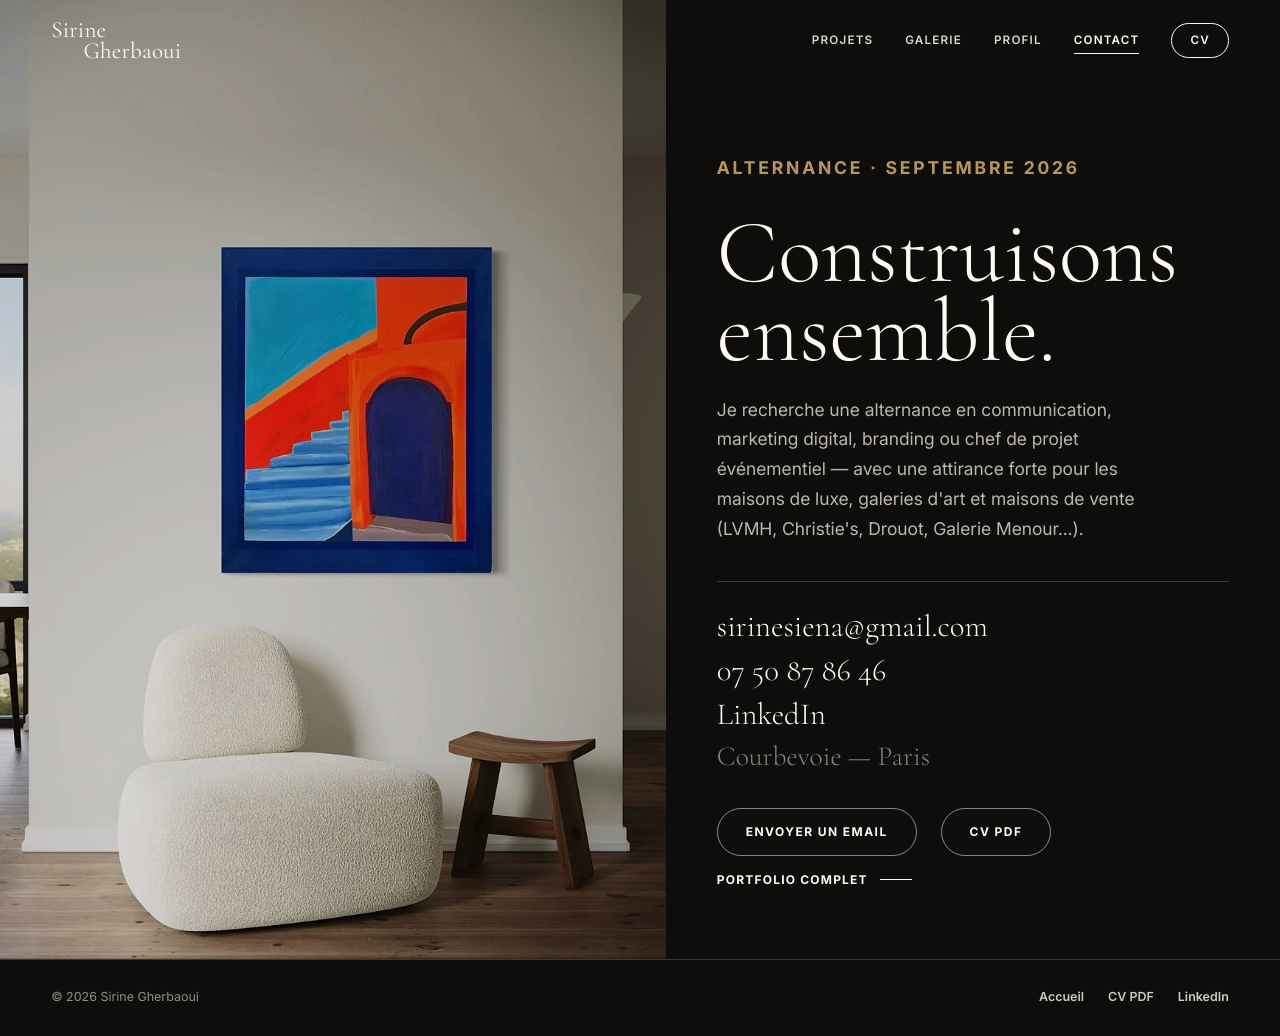
==== contact.html @ 1b8c3755 "War Room v3 — Ajustements textes alternance, layout profil et titres galerie exacts" ====
<!doctype html>
<html lang="fr">
  <head>
    <meta charset="utf-8" />
    <meta name="viewport" content="width=device-width, initial-scale=1" />
    <title>Contact — Sirine Gherbaoui</title>
    <meta
      name="description"
      content="Contacter Sirine Gherbaoui pour une alternance en marketing digital, branding ou communication culturelle — disponible dès septembre 2026. Maisons de luxe, galeries d'art, maisons de vente."
    />
    <meta name="theme-color" content="#0e0d0b" />
    <link rel="preconnect" href="https://fonts.googleapis.com" />
    <link rel="preconnect" href="https://fonts.gstatic.com" crossorigin />
    <link
      href="https://fonts.googleapis.com/css2?family=Cormorant+Garamond:ital,wght@0,300;0,400;0,500;1,300;1,400&family=Inter:wght@300;400;500;600;700;800&display=swap"
      rel="stylesheet"
    />
    <link rel="icon" href="data:image/svg+xml,<svg xmlns='http://www.w3.org/2000/svg' viewBox='0 0 32 32'><rect width='32' height='32' fill='%230e0d0b'/><text x='50%25' y='56%25' dominant-baseline='middle' text-anchor='middle' font-family='Georgia,serif' font-size='14' fill='%23f5f0e7' letter-spacing='0'>SG</text></svg>" />
    <link rel="preload" as="image" href="assets/images/painting-door-room.webp" />
    <link rel="stylesheet" href="styles.css" />
  </head>
  <body data-page="contact">
    <!-- ══ HEADER ══════════════════════════════════════════════ -->
    <header class="site-header dark-header" data-header>
      <a class="brand-mark" href="index.html" aria-label="Accueil Sirine Gherbaoui">
        <span>Sirine</span>
        <span>Gherbaoui</span>
      </a>
      <button class="nav-toggle" type="button" aria-expanded="false" aria-controls="site-nav" aria-label="Menu">
        <span></span>
        <span></span>
      </button>
      <nav class="site-nav" id="site-nav" aria-label="Navigation principale">
        <a href="projets.html">Projets</a>
        <a href="galerie.html">Galerie</a>
        <a href="profil.html">Profil</a>
        <a href="contact.html" aria-current="page">Contact</a>
        <a href="assets/documents/CV-SIRINE-GHERBAOUI-26.pdf" class="nav-cv" target="_blank" rel="noopener">CV</a>
      </nav>
    </header>

    <main>
      <section class="contact-page">
        <!-- Image gauche -->
        <div class="contact-visual">
          <img
            src="assets/images/painting-door-room.webp"
            alt="The Door par Sirine Siena — peinture exposée en intérieur"
          />
        </div>

        <!-- Panneau droit -->
        <div class="contact-panel">
          <p class="eyebrow">Alternance · Septembre 2026</p>
          <h1>Construisons ensemble.</h1>
          <p>
            Je recherche une alternance en communication, marketing digital, branding
            ou chef de projet événementiel — avec une attirance forte pour les maisons
            de luxe, galeries d'art et maisons de vente (LVMH, Christie's, Drouot,
            Galerie Menour…).
          </p>

          <!-- Contacts -->
          <div class="contact-list">
            <a href="mailto:sirinesiena@gmail.com" aria-label="Envoyer un email à Sirine">
              sirinesiena@gmail.com
            </a>
            <a href="tel:+33750878646" aria-label="Appeler Sirine">
              07 50 87 86 46
            </a>
            <a
              href="https://www.linkedin.com/in/sirine-gherbaoui-715437168"
              target="_blank"
              rel="noopener"
              aria-label="Profil LinkedIn de Sirine Gherbaoui"
            >
              LinkedIn
            </a>
            <span>Courbevoie — Paris</span>
          </div>

          <!-- Actions -->
          <div class="contact-actions">
            <a
              class="btn btn-outline-light"
              href="mailto:sirinesiena@gmail.com"
              id="btn-email"
            >Envoyer un email</a>
            <a
              class="btn btn-outline-light"
              href="assets/documents/CV-SIRINE-GHERBAOUI-26.pdf"
              target="_blank"
              rel="noopener"
              id="btn-cv"
            >CV PDF</a>
            <a
              class="text-link light"
              href="https://drive.google.com/file/d/14OA_WPc_7rlD-Xvg9fXyvrwlT3iEa15U/view?usp=drive_link"
              target="_blank"
              rel="noopener"
              id="btn-portfolio"
            >Portfolio complet</a>
          </div>
        </div>
      </section>
    </main>

    <!-- ══ FOOTER ═══════════════════════════════════════════ -->
    <footer class="site-footer dark-footer">
      <p>© 2026 Sirine Gherbaoui</p>
      <nav class="footer-links" aria-label="Liens footer">
        <a href="index.html">Accueil</a>
        <a href="assets/documents/CV-SIRINE-GHERBAOUI-26.pdf" target="_blank" rel="noopener">CV PDF</a>
        <a href="https://www.linkedin.com/in/sirine-gherbaoui-715437168" target="_blank" rel="noopener">LinkedIn</a>
      </nav>
    </footer>

    <script src="scripts.js"></script>
  </body>
</html>
---- styles.css ----
/* ============================================================
   SIRINE GHERBAOUI — Portfolio · Alternance sept. 2026
   War Room Design System — Luxe Editorial
   ============================================================ */

@import url('https://fonts.googleapis.com/css2?family=Cormorant+Garamond:ital,wght@0,300;0,400;0,500;1,300;1,400&family=Inter:wght@300;400;500;600;700;800&display=swap');

:root {
  /* Palette */
  --ink:       #0e0d0b;
  --ink-soft:  #3a3730;
  --ink-muted: #6b6760;
  --paper:     #f5f0e7;
  --paper-2:   #fdfaf3;
  --paper-3:   #ede6d8;
  --line:      rgba(14, 13, 11, 0.12);
  --line-light:rgba(253, 250, 243, 0.18);
  --gold:      #b8975a;
  --coral:     #c9614a;
  --rose-pale: #ecddd6;

  /* Typography */
  --display: 'Cormorant Garamond', 'Didot', Georgia, serif;
  --sans:    'Inter', 'Segoe UI', Arial, sans-serif;

  /* Spacing */
  --space: clamp(22px, 4vw, 72px);
  --section-pad: clamp(80px, 11vw, 160px);

  /* Effects */
  --shadow-soft: 0 12px 48px rgba(14,13,11,0.12);
  --shadow-deep: 0 28px 80px rgba(14,13,11,0.22);
}

/* ── Reset ── */
*, *::before, *::after { box-sizing: border-box; }
html { scroll-behavior: smooth; }
body {
  margin: 0;
  background: var(--paper);
  color: var(--ink);
  font-family: var(--sans);
  font-size: 1rem;
  line-height: 1.6;
  text-rendering: geometricPrecision;
  -webkit-font-smoothing: antialiased;
}
body.menu-open { overflow: hidden; }
img { display: block; max-width: 100%; height: auto; }
a { color: inherit; text-decoration: none; }
p, h1, h2, h3, h4 { margin: 0; }
button { font: inherit; cursor: pointer; }
ul { list-style: none; margin: 0; padding: 0; }

::selection { background: var(--gold); color: var(--paper-2); }

/* ============================================================
   HEADER
   ============================================================ */
.site-header {
  position: fixed;
  inset: 0 0 auto;
  z-index: 100;
  display: flex;
  align-items: center;
  justify-content: space-between;
  padding: 20px var(--space);
  transition: background 300ms ease, color 300ms ease, border-color 300ms ease;
}

/* Transparent sur fond sombre (hero) */
.site-header[data-dark] {
  color: var(--paper-2);
  border-bottom: 1px solid transparent;
}

/* Scrolled : fond papier */
.site-header.scrolled {
  background: rgba(245, 240, 231, 0.96);
  color: var(--ink);
  border-bottom: 1px solid var(--line);
  backdrop-filter: blur(20px);
  -webkit-backdrop-filter: blur(20px);
}

/* Pages claires : header toujours visible */
.site-header.light-header {
  color: var(--ink);
  border-bottom: 1px solid var(--line);
  background: rgba(245, 240, 231, 0.96);
  backdrop-filter: blur(20px);
}

/* Pages contact (fond sombre fixe) */
.site-header.dark-header {
  color: var(--paper-2);
}
.site-header.dark-header.scrolled {
  background: rgba(14,13,11,0.92);
  border-bottom: 1px solid var(--line-light);
}

/* Brand */
.brand-mark {
  display: grid;
  font-family: var(--display);
  font-size: clamp(1.1rem, 1.8vw, 1.5rem);
  font-weight: 400;
  line-height: 0.9;
  letter-spacing: 0.01em;
}
.brand-mark span:last-child { padding-left: 1.4em; }

/* Nav desktop */
.site-nav {
  display: flex;
  align-items: center;
  gap: clamp(16px, 2.5vw, 40px);
  font-size: 0.73rem;
  font-weight: 600;
  letter-spacing: 0.1em;
  text-transform: uppercase;
}
.site-nav a {
  position: relative;
  padding: 6px 0;
  opacity: 0.85;
  transition: opacity 200ms;
}
.site-nav a::after {
  content: '';
  position: absolute;
  left: 0; bottom: 2px;
  width: 100%; height: 1px;
  background: currentColor;
  transform: scaleX(0);
  transform-origin: right;
  transition: transform 260ms ease;
}
.site-nav a:hover { opacity: 1; }
.site-nav a:hover::after,
.site-nav a[aria-current='page']::after {
  transform: scaleX(1);
  transform-origin: left;
}
.site-nav a[aria-current='page'] { opacity: 1; }

/* CV bouton dans la nav */
.nav-cv {
  padding: 7px 18px !important;
  border: 1px solid currentColor;
  border-radius: 999px;
  opacity: 1 !important;
  transition: background 220ms, color 220ms !important;
}
.nav-cv::after { display: none !important; }
.nav-cv:hover {
  background: var(--ink);
  color: var(--paper-2);
}
.site-header.dark-header .nav-cv:hover,
.site-header[data-dark] .nav-cv:hover {
  background: var(--paper-2);
  color: var(--ink);
}

/* Burger mobile */
.nav-toggle {
  display: none;
  width: 44px; height: 44px;
  border: 1px solid currentColor;
  border-radius: 999px;
  background: transparent;
  color: inherit;
  place-items: center;
}
.nav-toggle span {
  display: block;
  width: 18px; height: 1px;
  margin: 3px auto;
  background: currentColor;
  transition: transform 240ms ease;
}
.menu-open .nav-toggle span:first-child { transform: translateY(4px) rotate(45deg); }
.menu-open .nav-toggle span:last-child  { transform: translateY(-4px) rotate(-45deg); }

/* ============================================================
   HERO — PAGE D'ACCUEIL
   ============================================================ */
.hero {
  position: relative;
  min-height: 100svh;
  display: flex;
  flex-direction: column;
  justify-content: flex-end;
  padding: 120px var(--space) 80px;
  background: var(--ink);
  color: var(--paper-2);
  overflow: hidden;
}

.hero-bg {
  position: absolute;
  inset: 0;
  z-index: 0;
}
.hero-bg img {
  width: 100%; height: 100%;
  object-fit: cover;
  object-position: center 30%;
  transform: scale(1.04);
  transition: transform 8s ease;
}
.hero.loaded .hero-bg img { transform: scale(1); }

.hero-overlay {
  position: absolute;
  inset: 0;
  z-index: 1;
  background:
    linear-gradient(180deg,
      rgba(14,13,11,0.28) 0%,
      rgba(14,13,11,0.18) 40%,
      rgba(14,13,11,0.72) 100%
    );
}

.hero-content {
  position: relative;
  z-index: 2;
  max-width: 1100px;
}

.eyebrow {
  font-size: 0.72rem;
  font-weight: 700;
  letter-spacing: 0.16em;
  text-transform: uppercase;
  color: var(--gold);
  margin-bottom: 16px;
}

.hero h1 {
  font-family: var(--display);
  font-size: clamp(5rem, 13vw, 13rem);
  font-weight: 300;
  line-height: 0.85;
  letter-spacing: -0.01em;
}

.hero-tagline {
  margin-top: 28px;
  max-width: 640px;
  font-family: var(--display);
  font-size: clamp(1.3rem, 2.4vw, 2.2rem);
  font-weight: 300;
  font-style: italic;
  line-height: 1.18;
  color: rgba(253,250,243,0.88);
}

.hero-actions {
  display: flex;
  flex-wrap: wrap;
  align-items: center;
  gap: 18px 32px;
  margin-top: 40px;
}

/* Tags flottants en bas à droite */
.hero-tags {
  position: absolute;
  right: var(--space);
  bottom: 36px;
  z-index: 2;
  display: flex;
  flex-direction: column;
  align-items: flex-end;
  gap: 6px;
}
.hero-tags span {
  font-size: 0.68rem;
  font-weight: 700;
  letter-spacing: 0.14em;
  text-transform: uppercase;
  color: rgba(253,250,243,0.6);
}

/* Ligne de scroll */
.scroll-hint {
  position: absolute;
  left: var(--space);
  bottom: 36px;
  z-index: 2;
  display: flex;
  align-items: center;
  gap: 12px;
  font-size: 0.68rem;
  font-weight: 600;
  letter-spacing: 0.12em;
  text-transform: uppercase;
  color: rgba(253,250,243,0.5);
}
.scroll-hint::before {
  content: '';
  width: 40px; height: 1px;
  background: rgba(253,250,243,0.4);
}

/* ============================================================
   BOUTONS & LIENS
   ============================================================ */
.btn {
  display: inline-flex;
  align-items: center;
  justify-content: center;
  min-height: 48px;
  padding: 0 28px;
  border: 1px solid currentColor;
  border-radius: 999px;
  font-family: var(--sans);
  font-size: 0.75rem;
  font-weight: 700;
  letter-spacing: 0.12em;
  text-transform: uppercase;
  transition: background 240ms ease, color 240ms ease, transform 240ms ease;
}
.btn:hover { transform: translateY(-2px); }

.btn-light {
  background: var(--paper-2);
  color: var(--ink);
  border-color: var(--paper-2);
}
.btn-light:hover { background: transparent; color: var(--paper-2); }

.btn-ink {
  background: var(--ink);
  color: var(--paper-2);
  border-color: var(--ink);
}
.btn-ink:hover { background: transparent; color: var(--ink); }

.btn-outline-light {
  background: transparent;
  color: var(--paper-2);
  border-color: rgba(253,250,243,0.5);
}
.btn-outline-light:hover { background: var(--paper-2); color: var(--ink); border-color: var(--paper-2); }

.btn-outline-ink {
  background: transparent;
  color: var(--ink);
  border-color: var(--ink);
}
.btn-outline-ink:hover { background: var(--ink); color: var(--paper-2); }

/* Text-link avec flèche */
.text-link {
  position: relative;
  display: inline-flex;
  align-items: center;
  gap: 12px;
  font-size: 0.75rem;
  font-weight: 700;
  letter-spacing: 0.1em;
  text-transform: uppercase;
  transition: gap 220ms ease;
}
.text-link::after {
  content: '';
  width: 32px; height: 1px;
  background: currentColor;
  transition: width 240ms ease;
  flex-shrink: 0;
}
.text-link:hover { gap: 16px; }
.text-link:hover::after { width: 50px; }
.text-link.light { color: var(--paper-2); }
.text-link.gold  { color: var(--gold); }

/* ============================================================
   INTRO BAND (3 colonnes)
   ============================================================ */
.intro-band {
  padding: var(--section-pad) var(--space);
  background: var(--paper-2);
}

.section-header {
  display: grid;
  grid-template-columns: minmax(120px, 0.3fr) 1fr;
  gap: clamp(24px, 5vw, 80px);
  align-items: start;
  margin-bottom: clamp(48px, 7vw, 100px);
}

.section-kicker {
  font-size: 0.7rem;
  font-weight: 700;
  letter-spacing: 0.16em;
  text-transform: uppercase;
  color: var(--coral);
  padding-top: 0.5em;
}

.section-title {
  font-family: var(--display);
  font-size: clamp(2rem, 5.5vw, 6rem);
  font-weight: 300;
  line-height: 0.92;
  letter-spacing: -0.01em;
}

.proof-grid {
  display: grid;
  grid-template-columns: repeat(3, 1fr);
  border-top: 1px solid var(--line);
}

.proof-item {
  padding: clamp(28px, 4vw, 52px) clamp(22px, 3.5vw, 44px);
  border-right: 1px solid var(--line);
  transition: background 300ms ease;
}
.proof-item:last-child { border-right: none; }
.proof-item:hover { background: var(--paper); }

.proof-num {
  font-size: 0.68rem;
  font-weight: 800;
  letter-spacing: 0.14em;
  text-transform: uppercase;
  color: var(--coral);
}
.proof-item h3 {
  margin-top: 20px;
  font-family: var(--display);
  font-size: clamp(1.5rem, 2.5vw, 2.6rem);
  font-weight: 400;
  line-height: 0.98;
}
.proof-item p {
  margin-top: 14px;
  font-size: clamp(0.9rem, 1.3vw, 1.05rem);
  color: var(--ink-soft);
  line-height: 1.6;
}

/* ============================================================
   FEATURED PROJECTS
   ============================================================ */
.signature-section {
  padding: var(--section-pad) var(--space);
}

.featured-grid {
  display: grid;
  grid-template-columns: 1.3fr 0.7fr;
  gap: 16px;
  margin-top: clamp(36px, 5vw, 72px);
}

.feature-card {
  position: relative;
  overflow: hidden;
  background: var(--ink);
  color: var(--paper-2);
  isolation: isolate;
  display: block;
}
.feature-card.large { grid-row: span 2; min-height: 680px; }
.feature-card:not(.large) { min-height: 320px; }

.feature-card img {
  position: absolute;
  inset: 0;
  width: 100%; height: 100%;
  object-fit: cover;
  transition: transform 800ms cubic-bezier(0.25, 0.46, 0.45, 0.94);
}
.feature-card::after {
  content: '';
  position: absolute;
  inset: 0;
  background: linear-gradient(0deg,
    rgba(14,13,11,0.82) 0%,
    rgba(14,13,11,0.12) 55%
  );
  z-index: 1;
  transition: opacity 400ms ease;
}
.feature-card:hover img { transform: scale(1.05); }
.feature-card:hover::after { opacity: 0.85; }

.feature-card-info {
  position: absolute;
  inset: auto 0 0;
  z-index: 2;
  padding: clamp(20px, 3vw, 40px);
}
.feature-card-info .tag {
  font-size: 0.65rem;
  font-weight: 800;
  letter-spacing: 0.14em;
  text-transform: uppercase;
  color: var(--gold);
}
.feature-card-info h3 {
  margin-top: 8px;
  font-family: var(--display);
  font-size: clamp(1.4rem, 2.5vw, 2.6rem);
  font-weight: 400;
  line-height: 0.96;
}
.feature-card-info .sub {
  display: block;
  margin-top: 8px;
  font-size: 0.8rem;
  color: rgba(253,250,243,0.7);
}

/* ============================================================
   EDITORIAL SPLIT
   ============================================================ */
.editorial-split {
  display: grid;
  grid-template-columns: minmax(0, 1fr) minmax(360px, 0.8fr);
  gap: clamp(40px, 7vw, 110px);
  align-items: center;
  padding: var(--section-pad) var(--space);
  background: var(--rose-pale);
}
.editorial-image img {
  width: 100%;
  aspect-ratio: 4 / 5;
  object-fit: cover;
  box-shadow: var(--shadow-deep);
}
.editorial-copy { max-width: 580px; }
.editorial-copy p {
  margin-top: 20px;
  color: var(--ink-soft);
  font-size: clamp(1rem, 1.5vw, 1.12rem);
  line-height: 1.7;
}
.editorial-copy .text-link { margin-top: 32px; }

/* ============================================================
   CV STRIP — Bande dédiée CV (War Room: rendre le CV visible)
   ============================================================ */
.cv-strip {
  display: flex;
  align-items: center;
  justify-content: space-between;
  gap: 24px;
  padding: 32px var(--space);
  background: var(--ink);
  color: var(--paper-2);
  flex-wrap: wrap;
}
.cv-strip-text {
  display: flex;
  flex-direction: column;
  gap: 4px;
}
.cv-strip-text strong {
  font-family: var(--display);
  font-size: clamp(1.2rem, 2.5vw, 2rem);
  font-weight: 400;
}
.cv-strip-text span {
  font-size: 0.75rem;
  font-weight: 500;
  letter-spacing: 0.08em;
  text-transform: uppercase;
  color: var(--gold);
}
.cv-strip-actions {
  display: flex;
  gap: 14px;
  flex-wrap: wrap;
}

/* ============================================================
   GALLERY PREVIEW (accueil)
   ============================================================ */
.gallery-preview {
  padding: var(--section-pad) var(--space);
  background: var(--ink);
  color: var(--paper-2);
}
.gallery-preview .section-kicker { color: var(--gold); }
.gallery-preview .section-title  { color: var(--paper-2); }

.art-rail {
  display: grid;
  grid-template-columns: 1.2fr 0.9fr 1.05fr 0.85fr;
  gap: 14px;
  align-items: end;
  margin-top: 48px;
}
.art-rail a {
  position: relative;
  overflow: hidden;
  display: block;
}
.art-rail a img {
  width: 100%;
  height: clamp(280px, 38vw, 620px);
  object-fit: cover;
  transition: transform 600ms cubic-bezier(0.25, 0.46, 0.45, 0.94);
}
.art-rail a:nth-child(2) img,
.art-rail a:nth-child(4) img {
  height: clamp(220px, 30vw, 480px);
}
.art-rail a:hover img { transform: scale(1.04); }

.art-rail-cta {
  display: flex;
  justify-content: center;
  margin-top: 48px;
}

/* ============================================================
   FINAL CTA
   ============================================================ */
.final-cta {
  min-height: 65svh;
  display: flex;
  align-items: center;
  padding: var(--section-pad) var(--space);
  background: var(--paper-2);
}
.final-cta > div { width: min(1000px, 100%); }

.cta-actions {
  display: flex;
  flex-wrap: wrap;
  gap: 16px 28px;
  align-items: center;
  margin-top: 40px;
}

/* ============================================================
   FOOTER
   ============================================================ */
.site-footer {
  display: flex;
  align-items: center;
  justify-content: space-between;
  flex-wrap: wrap;
  gap: 16px;
  padding: 28px var(--space);
  border-top: 1px solid var(--line);
  font-size: 0.78rem;
  color: var(--ink-muted);
}
.site-footer a {
  font-weight: 600;
  opacity: 0.8;
  transition: opacity 200ms;
}
.site-footer a:hover { opacity: 1; }
.footer-links { display: flex; gap: 24px; }

.dark-footer {
  background: var(--ink);
  border-top-color: var(--line-light);
  color: rgba(253,250,243,0.55);
}
.dark-footer a { color: var(--paper-2); }

/* ============================================================
   PAGE HERO (pages internes)
   ============================================================ */
.page-hero {
  min-height: 70svh;
  display: grid;
  grid-template-columns: minmax(0, 1.15fr) minmax(240px, 0.5fr);
  gap: clamp(28px, 6vw, 90px);
  align-items: end;
  padding: 150px var(--space) 80px;
  background: var(--paper-2);
}
.page-hero h1 {
  font-family: var(--display);
  font-size: clamp(2.8rem, 8vw, 8rem);
  font-weight: 300;
  line-height: 0.88;
  letter-spacing: -0.01em;
}
.page-hero p {
  color: var(--ink-soft);
  font-size: clamp(1rem, 1.5vw, 1.12rem);
  line-height: 1.7;
}

/* Hero variantes pages */
.project-hero {
  background:
    linear-gradient(135deg, rgba(245,240,231,0.94), rgba(245,240,231,0.76)),
    url('assets/images/typology-collection.webp') center / cover;
}
.gallery-hero {
  min-height: 75svh;
  background:
    linear-gradient(120deg, rgba(14,13,11,0.82), rgba(14,13,11,0.22)),
    url('assets/images/painting-retro-dark.webp') center / cover;
  color: var(--paper-2);
}
.gallery-hero .eyebrow { color: var(--gold); }
.gallery-hero p { color: rgba(253,250,243,0.8); }

.profile-hero {
  background:
    linear-gradient(135deg, rgba(245,240,231,0.95), rgba(245,240,231,0.68)),
    url('assets/images/painting-pink-landscape.webp') center / cover;
}

/* ============================================================
   CASE STUDIES (projets)
   ============================================================ */
.case-study {
  display: grid;
  grid-template-columns: minmax(280px, 0.35fr) minmax(0, 0.65fr);
  gap: clamp(32px, 6vw, 100px);
  padding: var(--section-pad) var(--space);
  border-top: 1px solid var(--line);
}

.dark-case {
  background: var(--ink);
  color: var(--paper-2);
  border-top-color: var(--line-light);
}
.art-case   { background: #d9e4d4; }

.case-sticky {
  position: sticky;
  top: 110px;
  align-self: start;
}
.case-sticky .section-kicker { color: var(--coral); }
.dark-case .case-sticky .section-kicker { color: var(--gold); }

.case-sticky h2 {
  margin-top: 16px;
  font-family: var(--display);
  font-size: clamp(2.6rem, 6.5vw, 6.5rem);
  font-weight: 300;
  line-height: 0.9;
  letter-spacing: -0.01em;
}
.case-sticky p {
  margin-top: 22px;
  color: var(--ink-soft);
  font-size: clamp(0.95rem, 1.4vw, 1.08rem);
  line-height: 1.7;
}
.dark-case .case-sticky p { color: rgba(253,250,243,0.7); }

.case-tags {
  display: flex;
  flex-wrap: wrap;
  gap: 8px;
  margin-top: 28px;
}
.case-tags li {
  padding: 7px 14px;
  border: 1px solid currentColor;
  border-radius: 999px;
  font-size: 0.68rem;
  font-weight: 700;
  letter-spacing: 0.1em;
  text-transform: uppercase;
  opacity: 0.7;
}

.case-content { display: grid; gap: clamp(24px, 4vw, 48px); }

.case-visual { margin: 0; overflow: hidden; }
.case-visual img {
  width: 100%;
  min-height: 280px;
  object-fit: cover;
}
.case-visual.wide img { aspect-ratio: 16 / 10; }
.case-visual figcaption {
  margin-top: 10px;
  font-size: 0.78rem;
  color: var(--ink-muted);
  font-style: italic;
}
.dark-case figcaption { color: rgba(253,250,243,0.5); }

.case-copy {
  width: min(660px, 100%);
  padding: clamp(22px, 3vw, 40px) 0;
  border-top: 1px solid currentColor;
}
.case-copy h3 {
  font-family: var(--display);
  font-size: clamp(1.4rem, 2.4vw, 2.4rem);
  font-weight: 400;
  line-height: 1;
}
.case-copy p {
  margin-top: 14px;
  color: var(--ink-soft);
  font-size: clamp(0.95rem, 1.4vw, 1.08rem);
  line-height: 1.7;
}
.dark-case .case-copy p { color: rgba(253,250,243,0.72); }

.image-duo, .image-trio, .social-grid { display: grid; gap: 14px; }
.image-duo  { grid-template-columns: repeat(2,1fr); }
.image-trio { grid-template-columns: 0.82fr 1fr 1fr; align-items: stretch; }
.image-trio img, .social-grid img {
  width: 100%; height: 100%;
  min-height: 240px;
  object-fit: cover;
}
.social-grid { grid-template-columns: repeat(4,1fr); }

/* ============================================================
   GALERIE — ARTWORK (le style que tu adores)
   ============================================================ */
.gallery-wall {
  padding: clamp(48px, 8vw, 110px) var(--space) var(--section-pad);
}

.artwork {
  display: grid;
  grid-template-columns: minmax(0, 0.58fr) minmax(260px, 0.42fr);
  gap: clamp(28px, 6vw, 90px);
  align-items: end;
  padding: clamp(28px, 5vw, 60px) 0;
  border-top: 1px solid var(--line);
}
.artwork:last-child { border-bottom: 1px solid var(--line); }

.artwork.reverse {
  grid-template-columns: minmax(260px, 0.42fr) minmax(0, 0.58fr);
}
.artwork.reverse img    { grid-column: 2; }
.artwork.reverse .artwork-info { grid-column: 1; grid-row: 1; }

/* Grande œuvre */
.artwork.feature {
  grid-template-columns: minmax(0, 0.62fr) minmax(260px, 0.38fr);
}
.artwork.feature img { height: min(75svh, 800px); }

.artwork img {
  width: 100%;
  max-height: 700px;
  object-fit: cover;
  transition: filter 400ms ease;
}
.artwork:hover img { filter: none; }

.artwork-info .artwork-meta {
  font-size: 0.68rem;
  font-weight: 700;
  letter-spacing: 0.12em;
  text-transform: uppercase;
  color: var(--coral);
}
.artwork-info h2 {
  margin-top: 12px;
  font-family: var(--display);
  font-size: clamp(2.4rem, 6.5vw, 7rem);
  font-weight: 300;
  line-height: 0.88;
  letter-spacing: -0.01em;
}
.artwork-info .artwork-desc {
  display: block;
  margin-top: 16px;
  color: var(--ink-soft);
  font-family: var(--display);
  font-size: clamp(1rem, 1.5vw, 1.2rem);
  font-style: italic;
  line-height: 1.5;
}
.artwork-info .artwork-medium {
  display: block;
  margin-top: 10px;
  font-size: 0.78rem;
  color: var(--ink-muted);
  letter-spacing: 0.04em;
}

.gallery-contact {
  padding: var(--section-pad) var(--space);
  background: var(--paper-2);
}
.gallery-contact > div { width: min(900px, 100%); }
.gallery-contact .text-link { margin-top: 32px; }

/* ============================================================
   PROFIL
   ============================================================ */
.profile-grid {
  display: grid;
  grid-template-columns: minmax(0, 0.46fr) minmax(300px, 0.54fr);
  gap: clamp(32px, 7vw, 110px);
  align-items: center;
  padding: var(--section-pad) var(--space);
}
.profile-portrait {
  position: relative;
}
.profile-portrait img {
  width: 100%;
  aspect-ratio: 3 / 4;
  object-fit: cover;
  object-position: top center;
}
.profile-portrait::after {
  content: '';
  position: absolute;
  inset: 16px -16px -16px 16px;
  border: 1px solid var(--line);
  z-index: -1;
  pointer-events: none;
}
.profile-copy h2 {
  font-family: var(--display);
  font-size: clamp(2rem, 4.5vw, 5rem);
  font-weight: 300;
  line-height: 0.94;
}
.profile-copy p {
  margin-top: 20px;
  color: var(--ink-soft);
  font-size: clamp(1rem, 1.5vw, 1.1rem);
  line-height: 1.7;
}
.profile-copy .text-link { margin-top: 32px; }

/* CV visible sur la page profil */
.cv-download-block {
  display: flex;
  align-items: center;
  gap: 20px;
  margin-top: 28px;
  padding: 20px 24px;
  border: 1px solid var(--line);
  border-radius: 2px;
  background: var(--paper);
  transition: border-color 240ms, background 240ms;
}
.cv-download-block:hover {
  border-color: var(--ink);
  background: var(--paper-2);
}
.cv-download-block .cv-icon {
  width: 40px; height: 40px;
  display: flex; align-items: center; justify-content: center;
  flex-shrink: 0;
  border: 1px solid var(--line);
  border-radius: 2px;
  font-family: var(--display);
  font-size: 0.75rem;
  font-weight: 600;
  letter-spacing: 0.04em;
  color: var(--ink-muted);
}
.cv-download-block .cv-label strong {
  display: block;
  font-size: 0.85rem;
  font-weight: 700;
}
.cv-download-block .cv-label span {
  font-size: 0.72rem;
  color: var(--ink-muted);
  text-transform: uppercase;
  letter-spacing: 0.08em;
}

/* Timeline */
.timeline-section {
  padding: var(--section-pad) var(--space);
  background: var(--paper-2);
}
.timeline { border-top: 1px solid var(--line); }

.timeline-item {
  display: grid;
  grid-template-columns: minmax(110px, 0.16fr) minmax(160px, 0.28fr) minmax(0, 0.56fr);
  gap: 28px;
  padding: 28px 0;
  border-bottom: 1px solid var(--line);
  transition: background 240ms;
}
.timeline-item:hover { background: var(--paper); margin: 0 calc(var(--space) * -1); padding-left: var(--space); padding-right: var(--space); }

.timeline-item .tl-year {
  font-size: 0.7rem;
  font-weight: 700;
  letter-spacing: 0.1em;
  text-transform: uppercase;
  color: var(--coral);
  padding-top: 3px;
}
.timeline-item h3 {
  font-family: var(--display);
  font-size: clamp(1.1rem, 1.8vw, 1.5rem);
  font-weight: 400;
}
.timeline-item p {
  color: var(--ink-soft);
  font-size: clamp(0.9rem, 1.3vw, 1rem);
  line-height: 1.6;
}

/* Compétences */
.skills-section {
  padding: var(--section-pad) var(--space);
}
.skill-columns {
  display: grid;
  grid-template-columns: repeat(5, 1fr);
  border-top: 1px solid var(--line);
  margin-top: 48px;
}
.skill-block {
  padding: clamp(22px, 3vw, 40px) clamp(18px, 2.5vw, 32px);
  border-right: 1px solid var(--line);
  transition: background 240ms;
}
.skill-block:last-child { border-right: none; }
.skill-block:hover { background: var(--paper-3); }
.skill-block h3 {
  font-family: var(--display);
  font-size: clamp(1.1rem, 1.8vw, 1.6rem);
  font-weight: 400;
  line-height: 1.1;
}
.skill-block p {
  margin-top: 12px;
  color: var(--ink-soft);
  font-size: clamp(0.85rem, 1.2vw, 0.95rem);
  line-height: 1.6;
}

/* ============================================================
   CONTACT
   ============================================================ */
.contact-page {
  min-height: 100svh;
  display: grid;
  grid-template-columns: minmax(0, 0.52fr) minmax(320px, 0.48fr);
  background: var(--ink);
  color: var(--paper-2);
}
.contact-visual img {
  width: 100%; height: 100%;
  min-height: 100svh;
  object-fit: cover;
  opacity: 0.85;
}
.contact-panel {
  display: flex;
  flex-direction: column;
  justify-content: center;
  padding: 130px var(--space) 70px;
}
.contact-panel .eyebrow { color: var(--gold); }
.contact-panel h1 {
  margin-top: 14px;
  font-family: var(--display);
  font-size: clamp(3rem, 7vw, 7.5rem);
  font-weight: 300;
  line-height: 0.88;
}
.contact-panel > p {
  margin-top: 24px;
  color: rgba(253,250,243,0.72);
  font-size: clamp(1rem, 1.5vw, 1.1rem);
  line-height: 1.7;
  max-width: 440px;
}
.contact-list {
  display: grid;
  gap: 10px;
  margin-top: 36px;
  padding-top: 28px;
  border-top: 1px solid var(--line-light);
  font-family: var(--display);
  font-size: clamp(1.3rem, 2.4vw, 2.2rem);
  font-weight: 300;
  line-height: 1.1;
}
.contact-list a { transition: color 200ms; }
.contact-list a:hover { color: var(--gold); }
.contact-list span { color: rgba(253,250,243,0.5); font-size: 0.9em; }

.contact-actions {
  display: flex;
  flex-wrap: wrap;
  gap: 14px 24px;
  align-items: center;
  margin-top: 36px;
}

/* ============================================================
   REVEAL ANIMATIONS
   ============================================================ */
.reveal { opacity: 1; transform: none; }
.js-ready .reveal {
  opacity: 0;
  transform: translateY(28px);
  transition: opacity 750ms cubic-bezier(0.16,1,0.3,1), transform 750ms cubic-bezier(0.16,1,0.3,1);
}
.js-ready .reveal.delay-1 { transition-delay: 100ms; }
.js-ready .reveal.delay-2 { transition-delay: 200ms; }
.js-ready .reveal.delay-3 { transition-delay: 320ms; }

.js-ready .reveal.is-visible {
  opacity: 1;
  transform: translateY(0);
}

@media (prefers-reduced-motion: reduce) {
  *, *::before, *::after {
    scroll-behavior: auto !important;
    transition-duration: 1ms !important;
    animation-duration: 1ms !important;
  }
  .js-ready .reveal, .reveal { opacity: 1; transform: none; }
}

/* ============================================================
   RESPONSIVE
   ============================================================ */
@media (max-width: 1100px) {
  .featured-grid,
  .case-study,
  .profile-grid,
  .contact-page,
  .page-hero {
    grid-template-columns: 1fr;
  }
  .case-sticky { position: relative; top: auto; }
  .skill-columns { grid-template-columns: repeat(2,1fr); }
  .skill-block:nth-child(2n) { border-right: none; }
  .social-grid { grid-template-columns: repeat(2,1fr); }
  .contact-visual img { min-height: 50svh; }
  .editorial-split { grid-template-columns: 1fr; }
  .proof-grid { grid-template-columns: 1fr; }
  .proof-item { border-right: none; border-bottom: 1px solid var(--line); }
  .artwork.feature { grid-template-columns: 1fr; }
  .artwork.feature img { height: auto; max-height: 70svh; }
}

@media (max-width: 780px) {
  .site-header { padding: 14px 20px; }
  .nav-toggle { display: grid; }

  .site-nav {
    position: fixed;
    inset: 0;
    z-index: -1;
    flex-direction: column;
    align-items: flex-start;
    justify-content: flex-end;
    gap: 10px;
    padding: 100px 24px 40px;
    background: rgba(245,240,231,0.98);
    color: var(--ink);
    font-family: var(--display);
    font-size: clamp(2.8rem, 14vw, 5.5rem);
    font-weight: 300;
    letter-spacing: 0;
    text-transform: none;
    opacity: 0;
    pointer-events: none;
    transform: translateY(-10px);
    transition: opacity 260ms ease, transform 260ms ease;
  }
  .site-nav a::after { display: none; }
  .nav-cv {
    border: none !important;
    font-size: clamp(1.1rem, 5vw, 2rem) !important;
    padding: 0 !important;
    border-radius: 0 !important;
    letter-spacing: 0 !important;
    text-transform: none !important;
  }
  .menu-open .site-nav { opacity: 1; pointer-events: auto; transform: translateY(0); }

  .hero { min-height: 96svh; padding: 90px 20px 80px; }
  .hero h1 { font-size: clamp(4rem, 20vw, 6.5rem); }
  .hero-tagline { font-size: clamp(1.15rem, 4.5vw, 1.6rem); }
  .hero-tags { display: none; }
  .scroll-hint { display: none; }

  .page-hero { min-height: 60svh; padding: 110px 20px 50px; grid-template-columns: 1fr; }

  .featured-grid { grid-template-columns: 1fr; gap: 12px; }
  .feature-card.large, .feature-card:not(.large) { min-height: 380px; }

  .art-rail { grid-template-columns: 1fr 1fr; }
  .art-rail a img { height: clamp(180px, 42vw, 340px); }
  .art-rail a:nth-child(2) img,
  .art-rail a:nth-child(4) img { height: clamp(180px, 42vw, 340px); }

  .image-duo, .image-trio { grid-template-columns: 1fr; }

  .artwork, .artwork.reverse, .artwork.feature {
    grid-template-columns: 1fr;
  }
  .artwork.reverse img { grid-column: auto; }
  .artwork.reverse .artwork-info { grid-column: auto; grid-row: auto; }
  .artwork img { max-height: none; aspect-ratio: 4/5; }

  .skill-columns { grid-template-columns: 1fr; }
  .skill-block { border-right: none; border-bottom: 1px solid var(--line); }

  .timeline-item {
    grid-template-columns: minmax(80px, 0.22fr) 1fr;
    grid-template-rows: auto auto;
  }
  .timeline-item p { grid-column: 2; }
  .timeline-item:hover { margin: 0; padding-left: 0; padding-right: 0; }

  .cv-strip { flex-direction: column; align-items: flex-start; }

  .contact-page { grid-template-columns: 1fr; }
  .contact-panel { padding: 80px 20px 50px; }

  .site-footer { flex-direction: column; align-items: flex-start; padding: 24px 20px; }
  .footer-links { flex-wrap: wrap; gap: 16px; }

  .section-header { grid-template-columns: 1fr; gap: 10px; }
}

@media (max-width: 460px) {
  .hero-tagline { font-size: 1.1rem; }
  .hero-actions, .cta-actions, .contact-actions { flex-direction: column; align-items: flex-start; }
  .social-grid { grid-template-columns: 1fr; }
  .art-rail { grid-template-columns: 1fr; }
  .art-rail a:nth-child(2) img, .art-rail a:nth-child(4) img { height: clamp(220px, 55vw, 380px); }
}
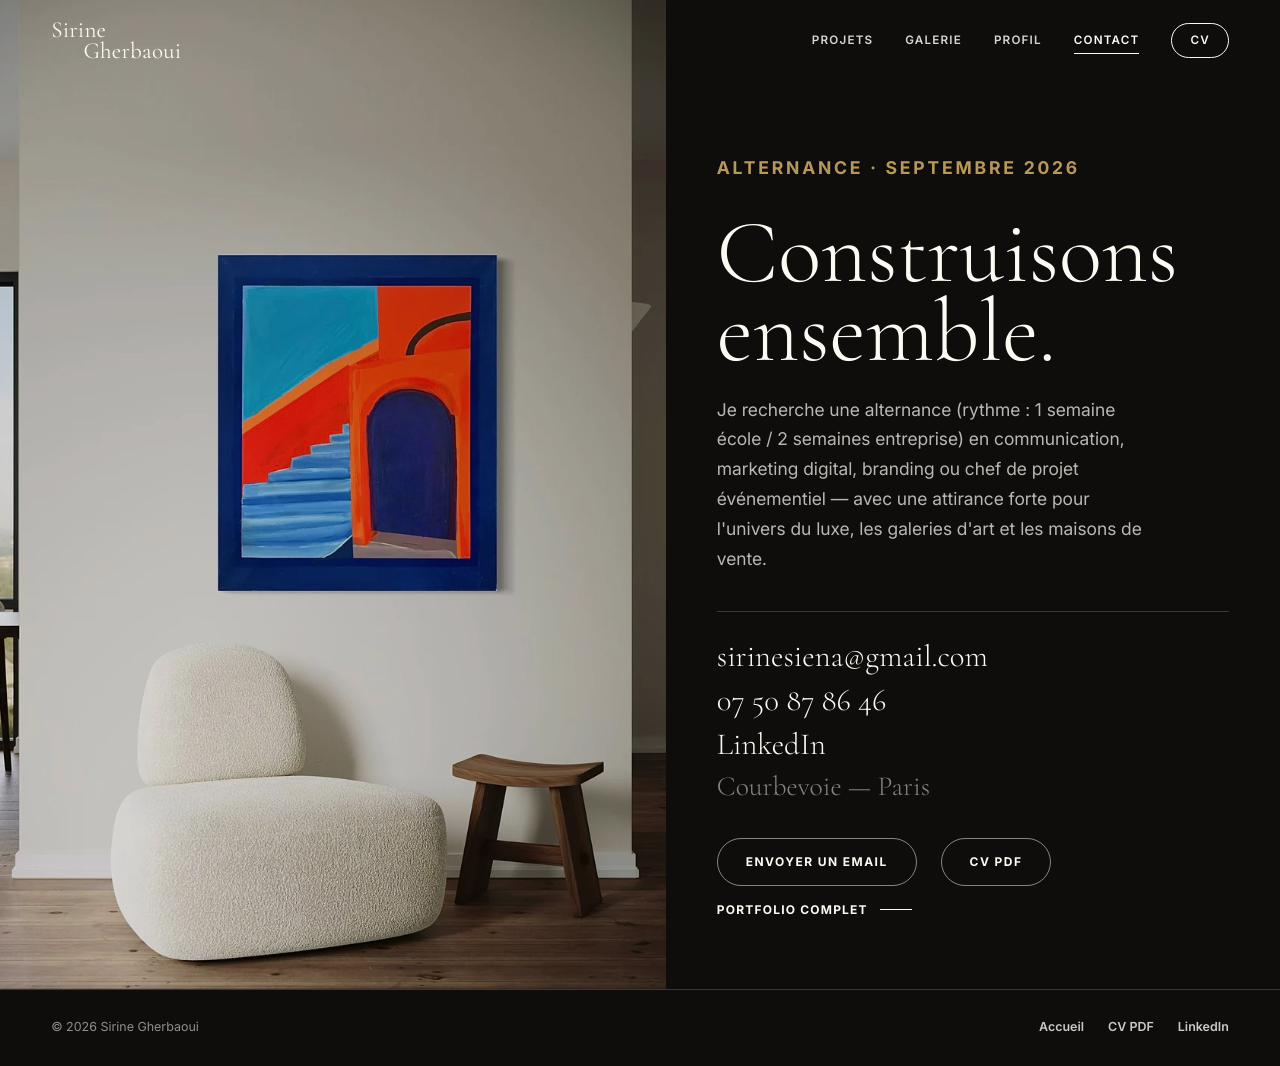
==== commit 9ccc1ecd: "Modifications" ====
--- a/contact.html
+++ b/contact.html
@@ -54,10 +54,8 @@
           <p class="eyebrow">Alternance · Septembre 2026</p>
           <h1>Construisons ensemble.</h1>
           <p>
-            Je recherche une alternance en communication, marketing digital, branding
-            ou chef de projet événementiel — avec une attirance forte pour les maisons
-            de luxe, galeries d'art et maisons de vente (LVMH, Christie's, Drouot,
-            Galerie Menour…).
+            Je recherche une alternance (rythme : 1 semaine école / 2 semaines entreprise) en communication, marketing digital, branding
+            ou chef de projet événementiel — avec une attirance forte pour l'univers du luxe, les galeries d'art et les maisons de vente.
           </p>
 
           <!-- Contacts -->
--- a/styles.css
+++ b/styles.css
@@ -855,9 +855,14 @@
 
 .artwork img {
   width: 100%;
-  max-height: 700px;
-  object-fit: cover;
+  height: auto;
+  max-height: 80vh;
+  object-fit: contain;
+  object-position: bottom left;
   transition: filter 400ms ease;
+}
+.artwork.reverse img {
+  object-position: bottom right;
 }
 .artwork:hover img { filter: none; }
 
@@ -1209,14 +1214,24 @@
   .art-rail a:nth-child(2) img,
   .art-rail a:nth-child(4) img { height: clamp(180px, 42vw, 340px); }
 
-  .image-duo, .image-trio { grid-template-columns: 1fr; }
+  .image-duo, .image-trio { grid-template-columns: 1fr; gap: 24px; }
+  .image-trio img, .social-grid img { min-height: auto; height: auto; aspect-ratio: auto; }
+
+  .case-visual img { min-height: auto; height: auto; aspect-ratio: auto; }
 
   .artwork, .artwork.reverse, .artwork.feature {
     grid-template-columns: 1fr;
+    gap: 24px;
   }
-  .artwork.reverse img { grid-column: auto; }
+  .artwork.reverse img { grid-column: auto; object-position: bottom center; }
   .artwork.reverse .artwork-info { grid-column: auto; grid-row: auto; }
-  .artwork img { max-height: none; aspect-ratio: 4/5; }
+  .artwork img { 
+    max-height: 80vh; 
+    aspect-ratio: auto; 
+    object-position: center; 
+    object-fit: contain; 
+    background: transparent;
+  }
 
   .skill-columns { grid-template-columns: 1fr; }
   .skill-block { border-right: none; border-bottom: 1px solid var(--line); }
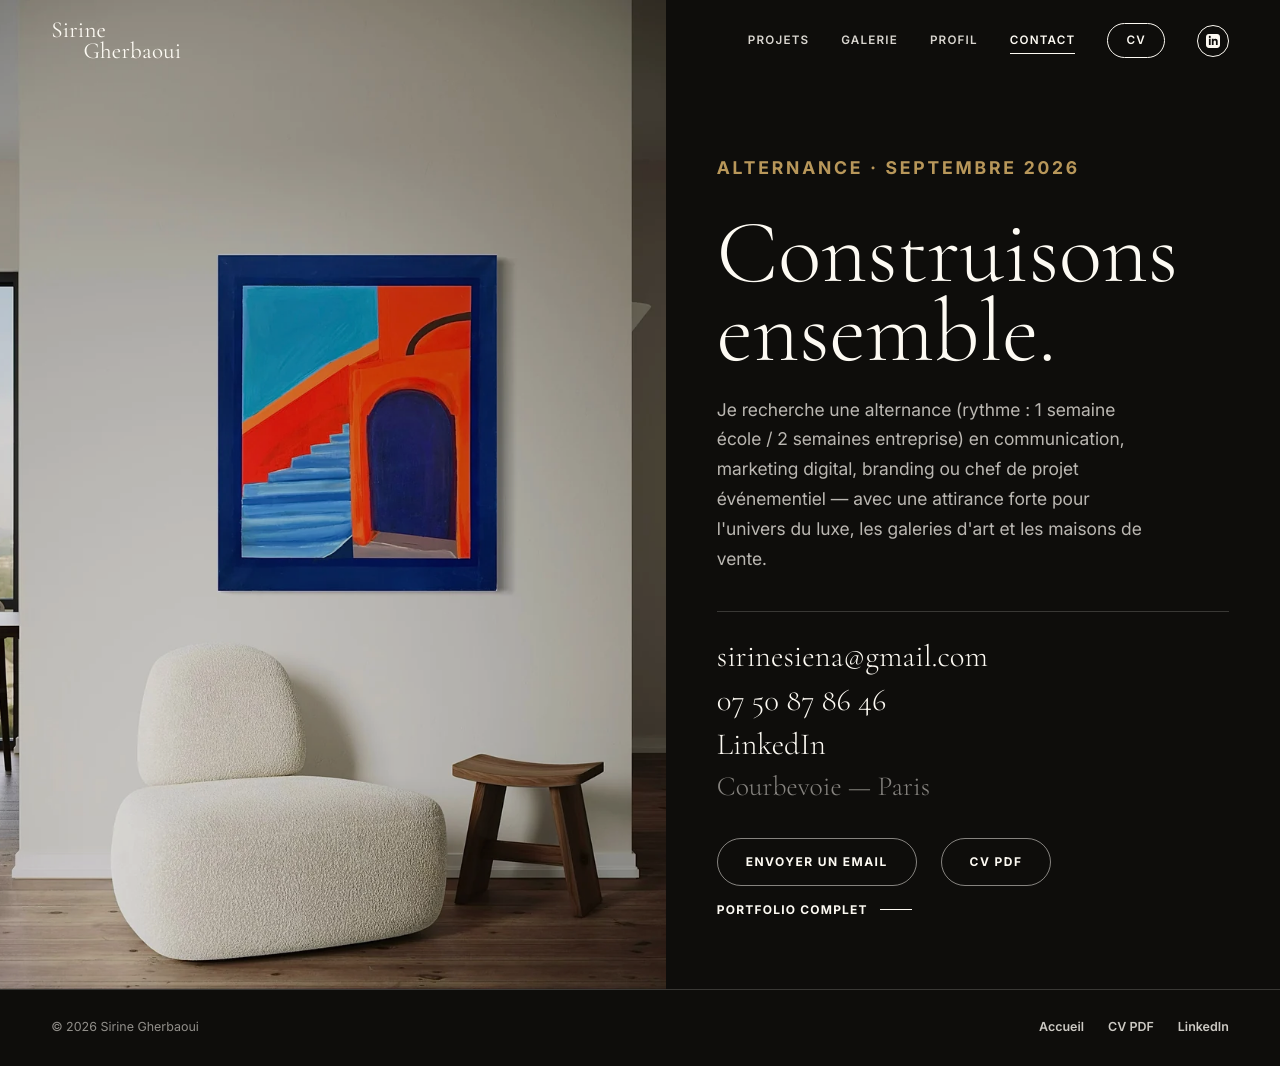
==== commit 13e54c90: "Modifications" ====
--- a/contact.html
+++ b/contact.html
@@ -36,6 +36,9 @@
         <a href="profil.html">Profil</a>
         <a href="contact.html" aria-current="page">Contact</a>
         <a href="assets/documents/CV-SIRINE-GHERBAOUI-26.pdf" class="nav-cv" target="_blank" rel="noopener">CV</a>
+        <a href="https://www.linkedin.com/in/sirine-gherbaoui-715437168" class="nav-linkedin" target="_blank" rel="noopener" aria-label="LinkedIn">
+          <svg xmlns="http://www.w3.org/2000/svg" viewBox="0 0 24 24" width="14" height="14" fill="currentColor"><path d="M19 0h-14c-2.761 0-5 2.239-5 5v14c0 2.761 2.239 5 5 5h14c2.762 0 5-2.239 5-5v-14c0-2.761-2.238-5-5-5zm-11 19h-3v-11h3v11zm-1.5-12.268c-.966 0-1.75-.79-1.75-1.764s.784-1.764 1.75-1.764 1.75.79 1.75 1.764-.783 1.764-1.75 1.764zm13.5 12.268h-3v-5.604c0-3.368-4-3.113-4 0v5.604h-3v-11h3v1.765c1.396-2.586 7-2.777 7 2.476v6.759z"/></svg>
+        </a>
       </nav>
     </header>
 
--- a/styles.css
+++ b/styles.css
@@ -146,20 +146,32 @@
 .site-nav a[aria-current='page'] { opacity: 1; }
 
 /* CV bouton dans la nav */
-.nav-cv {
-  padding: 7px 18px !important;
+.nav-cv, .nav-linkedin {
   border: 1px solid currentColor;
   border-radius: 999px;
   opacity: 1 !important;
   transition: background 220ms, color 220ms !important;
 }
-.nav-cv::after { display: none !important; }
-.nav-cv:hover {
+.nav-cv {
+  padding: 7px 18px !important;
+}
+.nav-linkedin {
+  display: inline-flex;
+  align-items: center;
+  justify-content: center;
+  width: 32px;
+  height: 32px;
+  padding: 0 !important;
+}
+.nav-cv::after, .nav-linkedin::after { display: none !important; }
+.nav-cv:hover, .nav-linkedin:hover {
   background: var(--ink);
   color: var(--paper-2);
 }
 .site-header.dark-header .nav-cv:hover,
-.site-header[data-dark] .nav-cv:hover {
+.site-header[data-dark] .nav-cv:hover,
+.site-header.dark-header .nav-linkedin:hover,
+.site-header[data-dark] .nav-linkedin:hover {
   background: var(--paper-2);
   color: var(--ink);
 }
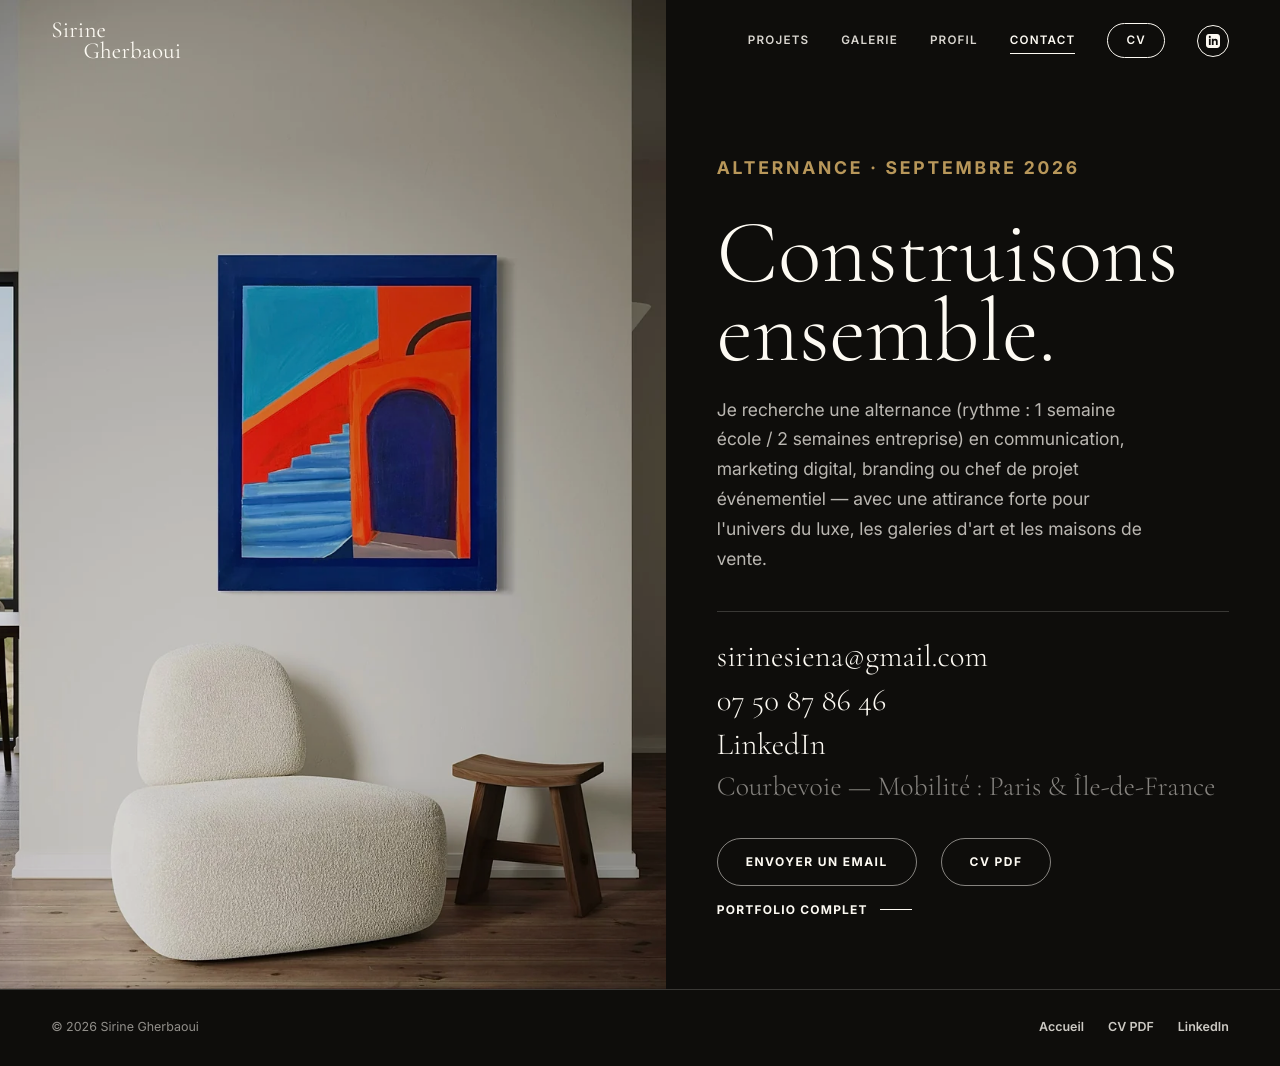
==== commit 72861c12: "Modifications après mail V1" ====
--- a/contact.html
+++ b/contact.html
@@ -77,7 +77,7 @@
             >
               LinkedIn
             </a>
-            <span>Courbevoie — Paris</span>
+            <span>Courbevoie — Mobilité : Paris &amp; Île-de-France</span>
           </div>
 
           <!-- Actions -->
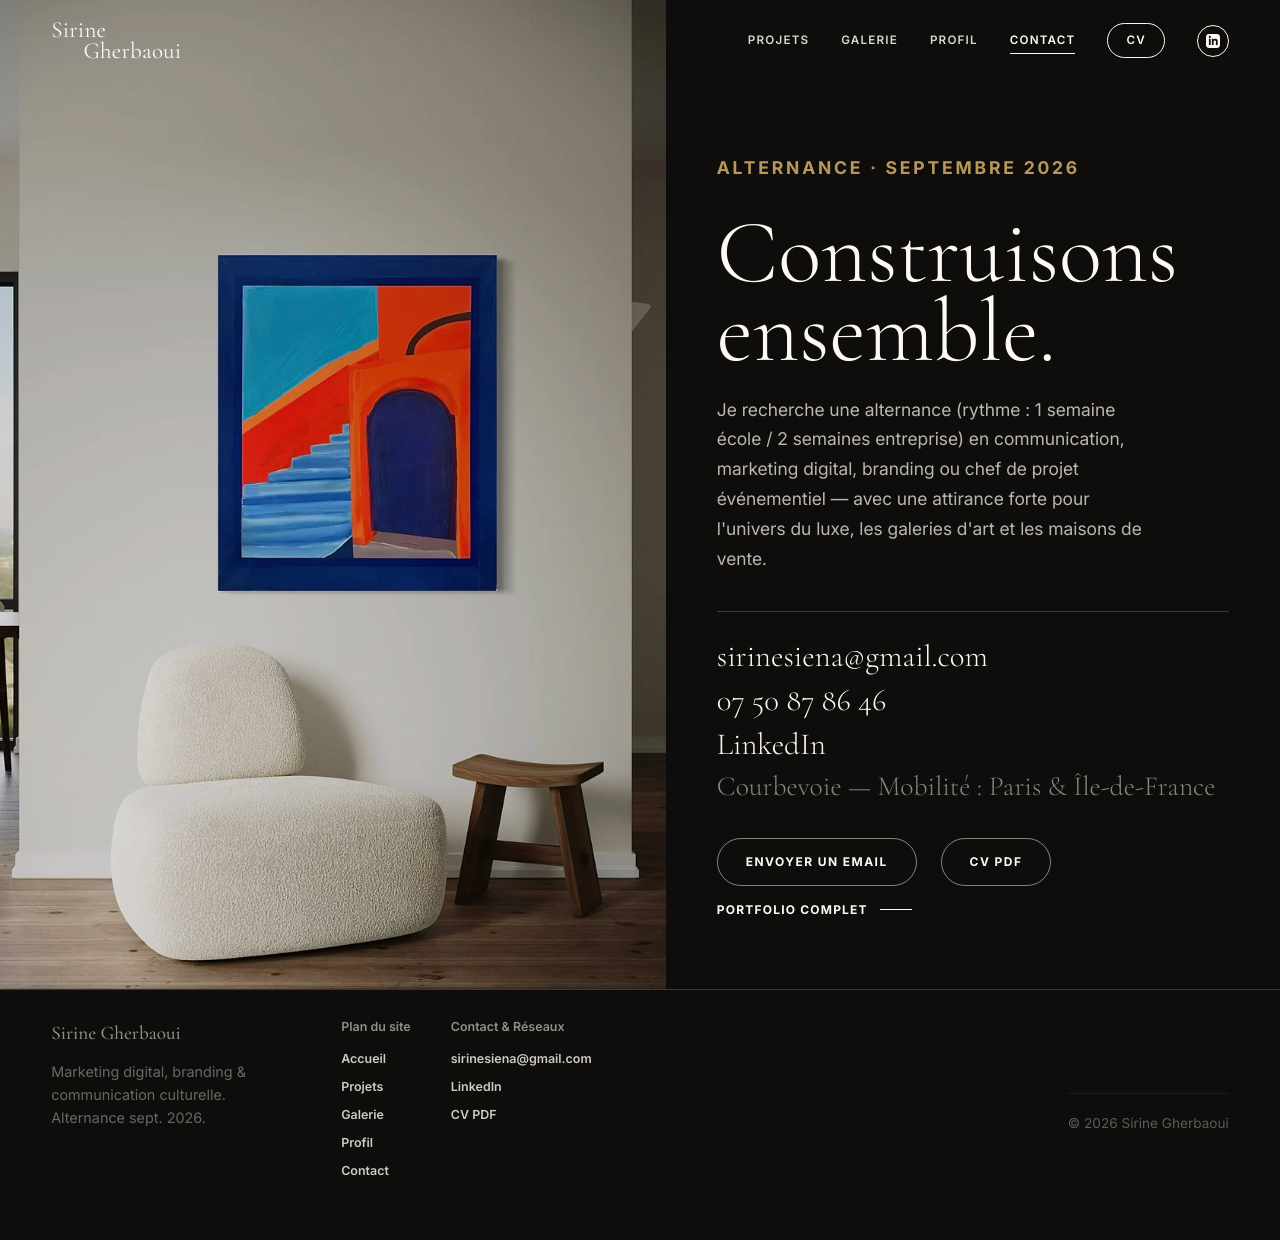
==== commit d0967efb: "Modifications après mail V1" ====
--- a/contact.html
+++ b/contact.html
@@ -9,6 +9,8 @@
       content="Contacter Sirine Gherbaoui pour une alternance en marketing digital, branding ou communication culturelle — disponible dès septembre 2026. Maisons de luxe, galeries d'art, maisons de vente."
     />
     <meta name="theme-color" content="#0e0d0b" />
+    <meta property="og:url" content="https://sirinegherbaoui.com/contact.html" />
+    <link rel="canonical" href="https://sirinegherbaoui.com/contact.html" />
     <link rel="preconnect" href="https://fonts.googleapis.com" />
     <link rel="preconnect" href="https://fonts.gstatic.com" crossorigin />
     <link
@@ -49,7 +51,7 @@
           <img
             src="assets/images/painting-door-room.webp"
             alt="The Door par Sirine Siena — peinture exposée en intérieur"
-          />
+           width="1040" height="1300" />
         </div>
 
         <!-- Panneau droit -->
@@ -108,12 +110,31 @@
 
     <!-- ══ FOOTER ═══════════════════════════════════════════ -->
     <footer class="site-footer dark-footer">
-      <p>© 2026 Sirine Gherbaoui</p>
-      <nav class="footer-links" aria-label="Liens footer">
-        <a href="index.html">Accueil</a>
-        <a href="assets/documents/CV-SIRINE-GHERBAOUI-26.pdf" target="_blank" rel="noopener">CV PDF</a>
-        <a href="https://www.linkedin.com/in/sirine-gherbaoui-715437168" target="_blank" rel="noopener">LinkedIn</a>
-      </nav>
+      <div style="display: flex; gap: 40px; margin-bottom: 30px; flex-wrap: wrap; justify-content: space-between;">
+        <div style="flex: 1; min-width: 200px;">
+          <h4 style="margin-bottom: 12px; font-family: var(--display); font-size: 1.2rem; font-weight: 500;">Sirine Gherbaoui</h4>
+          <p style="opacity: 0.7; font-size: 0.9rem; max-width: 250px;">Marketing digital, branding &amp; communication culturelle. Alternance sept. 2026.</p>
+        </div>
+        <div style="display: flex; gap: 40px; flex-wrap: wrap;">
+          <nav aria-label="Plan du site" style="display: flex; flex-direction: column; gap: 8px;">
+            <strong style="margin-bottom: 4px; font-weight: 600;">Plan du site</strong>
+            <a href="index.html">Accueil</a>
+            <a href="projets.html">Projets</a>
+            <a href="galerie.html">Galerie</a>
+            <a href="profil.html">Profil</a>
+            <a href="contact.html">Contact</a>
+          </nav>
+          <nav aria-label="Réseaux et documents" style="display: flex; flex-direction: column; gap: 8px;">
+            <strong style="margin-bottom: 4px; font-weight: 600;">Contact &amp; Réseaux</strong>
+            <a href="mailto:sirinesiena@gmail.com">sirinesiena@gmail.com</a>
+            <a href="https://www.linkedin.com/in/sirine-gherbaoui-715437168" target="_blank" rel="noopener">LinkedIn</a>
+            <a href="assets/documents/CV-SIRINE-GHERBAOUI-26.pdf" target="_blank" rel="noopener">CV PDF</a>
+          </nav>
+        </div>
+      </div>
+      <div style="border-top: 1px solid rgba(255,255,255,0.1); padding-top: 20px; font-size: 0.85rem; opacity: 0.6;">
+        <p>© 2026 Sirine Gherbaoui</p>
+      </div>
     </footer>
 
     <script src="scripts.js"></script>
--- a/styles.css
+++ b/styles.css
@@ -1148,6 +1148,33 @@
     transition-duration: 1ms !important;
     animation-duration: 1ms !important;
   }
+}
+
+/* ============================================================
+   SCROLL PROGRESS BAR
+   ============================================================ */
+#scroll-progress {
+  position: fixed;
+  top: 0;
+  left: 0;
+  height: 3px;
+  background: var(--coral);
+  width: 0%;
+  z-index: 10000;
+  transition: width 0.1s;
+}
+
+/* ============================================================
+   MOBILE PADDING FIX
+   ============================================================ */
+@media (max-width: 900px) {
+  main {
+    padding-top: 60px; /* Compense le header fixe */
+  }
+  .hero-home {
+    padding-top: 0 !important; /* Pas de padding top sur la home hero */
+  }
+}
   .js-ready .reveal, .reveal { opacity: 1; transform: none; }
 }
 
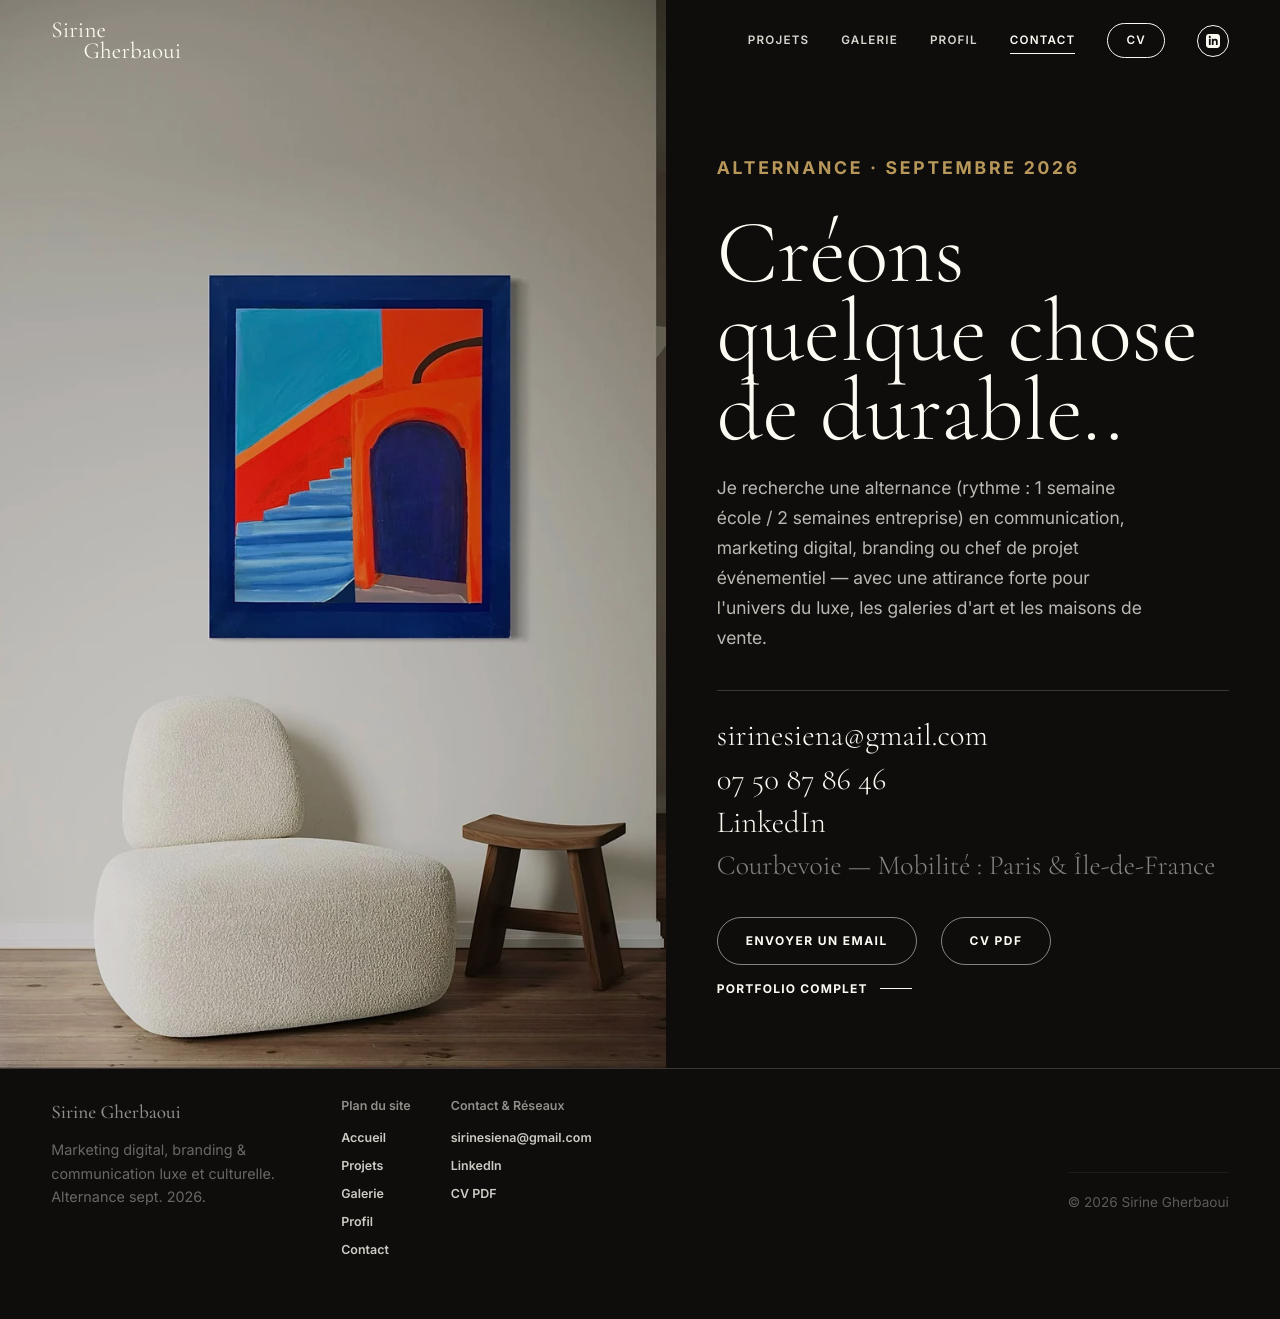
==== commit a32169a0: "Modifications après mail V4" ====
--- a/contact.html
+++ b/contact.html
@@ -1,4 +1,4 @@
-<!doctype html>
+﻿<!doctype html>
 <html lang="fr">
   <head>
     <meta charset="utf-8" />
@@ -19,9 +19,14 @@
     />
     <link rel="icon" href="data:image/svg+xml,<svg xmlns='http://www.w3.org/2000/svg' viewBox='0 0 32 32'><rect width='32' height='32' fill='%230e0d0b'/><text x='50%25' y='56%25' dominant-baseline='middle' text-anchor='middle' font-family='Georgia,serif' font-size='14' fill='%23f5f0e7' letter-spacing='0'>SG</text></svg>" />
     <link rel="preload" as="image" href="assets/images/painting-door-room.webp" />
+        <meta property="og:type" content="website" />
+    <meta property="og:title" content="Contact — Sirine Gherbaoui" />
+    <meta property="og:description" content="Contactez Sirine Gherbaoui pour une alternance en marketing digital, branding ou communication culturelle. Disponible dès septembre 2026." />
+    <meta property="og:image" content="https://sirinegherbaoui.com/assets/images/painting-blue-desk.webp" />
     <link rel="stylesheet" href="styles.css" />
   </head>
   <body data-page="contact">
+    <div id="scroll-progress" role="progressbar" aria-label="Progression de lecture" aria-valuenow="0" aria-valuemin="0" aria-valuemax="100"></div>
     <!-- ══ HEADER ══════════════════════════════════════════════ -->
     <header class="site-header dark-header" data-header>
       <a class="brand-mark" href="index.html" aria-label="Accueil Sirine Gherbaoui">
@@ -37,7 +42,7 @@
         <a href="galerie.html">Galerie</a>
         <a href="profil.html">Profil</a>
         <a href="contact.html" aria-current="page">Contact</a>
-        <a href="assets/documents/CV-SIRINE-GHERBAOUI-26.pdf" class="nav-cv" target="_blank" rel="noopener">CV</a>
+        <a href="assets/documents/CV-Sirine-Gherbaoui.pdf" download="CV-Sirine-Gherbaoui.pdf" class="nav-cv" target="_blank" rel="noopener">CV</a>
         <a href="https://www.linkedin.com/in/sirine-gherbaoui-715437168" class="nav-linkedin" target="_blank" rel="noopener" aria-label="LinkedIn">
           <svg xmlns="http://www.w3.org/2000/svg" viewBox="0 0 24 24" width="14" height="14" fill="currentColor"><path d="M19 0h-14c-2.761 0-5 2.239-5 5v14c0 2.761 2.239 5 5 5h14c2.762 0 5-2.239 5-5v-14c0-2.761-2.238-5-5-5zm-11 19h-3v-11h3v11zm-1.5-12.268c-.966 0-1.75-.79-1.75-1.764s.784-1.764 1.75-1.764 1.75.79 1.75 1.764-.783 1.764-1.75 1.764zm13.5 12.268h-3v-5.604c0-3.368-4-3.113-4 0v5.604h-3v-11h3v1.765c1.396-2.586 7-2.777 7 2.476v6.759z"/></svg>
         </a>
@@ -57,7 +62,7 @@
         <!-- Panneau droit -->
         <div class="contact-panel">
           <p class="eyebrow">Alternance · Septembre 2026</p>
-          <h1>Construisons ensemble.</h1>
+          <h1>Créons quelque chose de durable..</h1>
           <p>
             Je recherche une alternance (rythme : 1 semaine école / 2 semaines entreprise) en communication, marketing digital, branding
             ou chef de projet événementiel — avec une attirance forte pour l'univers du luxe, les galeries d'art et les maisons de vente.
@@ -91,14 +96,14 @@
             >Envoyer un email</a>
             <a
               class="btn btn-outline-light"
-              href="assets/documents/CV-SIRINE-GHERBAOUI-26.pdf"
+              href="assets/documents/CV-Sirine-Gherbaoui.pdf" download="CV-Sirine-Gherbaoui.pdf"
               target="_blank"
               rel="noopener"
               id="btn-cv"
             >CV PDF</a>
             <a
               class="text-link light"
-              href="https://drive.google.com/file/d/14OA_WPc_7rlD-Xvg9fXyvrwlT3iEa15U/view?usp=drive_link"
+              href="https://www.dropbox.com/scl/fi/kszn5p0g69a0o3j1u2ds0/Portfolio-Sirine-Gherbaoui.pdf?rlkey=t353f1wz1swadx2i6fn8089p8&st=aejs3klx&dl=1"
               target="_blank"
               rel="noopener"
               id="btn-portfolio"
@@ -113,7 +118,7 @@
       <div style="display: flex; gap: 40px; margin-bottom: 30px; flex-wrap: wrap; justify-content: space-between;">
         <div style="flex: 1; min-width: 200px;">
           <h4 style="margin-bottom: 12px; font-family: var(--display); font-size: 1.2rem; font-weight: 500;">Sirine Gherbaoui</h4>
-          <p style="opacity: 0.7; font-size: 0.9rem; max-width: 250px;">Marketing digital, branding &amp; communication culturelle. Alternance sept. 2026.</p>
+          <p style="opacity: 0.7; font-size: 0.9rem; max-width: 250px;">Marketing digital, branding &amp; communication luxe et culturelle. Alternance sept. 2026.</p>
         </div>
         <div style="display: flex; gap: 40px; flex-wrap: wrap;">
           <nav aria-label="Plan du site" style="display: flex; flex-direction: column; gap: 8px;">
@@ -128,7 +133,7 @@
             <strong style="margin-bottom: 4px; font-weight: 600;">Contact &amp; Réseaux</strong>
             <a href="mailto:sirinesiena@gmail.com">sirinesiena@gmail.com</a>
             <a href="https://www.linkedin.com/in/sirine-gherbaoui-715437168" target="_blank" rel="noopener">LinkedIn</a>
-            <a href="assets/documents/CV-SIRINE-GHERBAOUI-26.pdf" target="_blank" rel="noopener">CV PDF</a>
+            <a href="assets/documents/CV-Sirine-Gherbaoui.pdf" download="CV-Sirine-Gherbaoui.pdf" target="_blank" rel="noopener">CV PDF</a>
           </nav>
         </div>
       </div>
--- a/styles.css
+++ b/styles.css
@@ -2,8 +2,6 @@
    SIRINE GHERBAOUI — Portfolio · Alternance sept. 2026
    War Room Design System — Luxe Editorial
    ============================================================ */
-
-@import url('https://fonts.googleapis.com/css2?family=Cormorant+Garamond:ital,wght@0,300;0,400;0,500;1,300;1,400&family=Inter:wght@300;400;500;600;700;800&display=swap');
 
 :root {
   /* Palette */
@@ -931,6 +929,7 @@
   position: relative;
 }
 .profile-portrait img {
+    display: block;
   width: 100%;
   aspect-ratio: 3 / 4;
   object-fit: cover;
@@ -1174,8 +1173,6 @@
   .hero-home {
     padding-top: 0 !important; /* Pas de padding top sur la home hero */
   }
-}
-  .js-ready .reveal, .reveal { opacity: 1; transform: none; }
 }
 
 /* ============================================================
@@ -1203,12 +1200,13 @@
 
 @media (max-width: 780px) {
   .site-header { padding: 14px 20px; }
-  .nav-toggle { display: grid; }
+  .nav-toggle { display: grid; position: relative; z-index: 100; }
+  .brand-mark { position: relative; z-index: 100; }
 
   .site-nav {
     position: fixed;
     inset: 0;
-    z-index: -1;
+    z-index: 90;
     flex-direction: column;
     align-items: flex-start;
     justify-content: flex-end;
